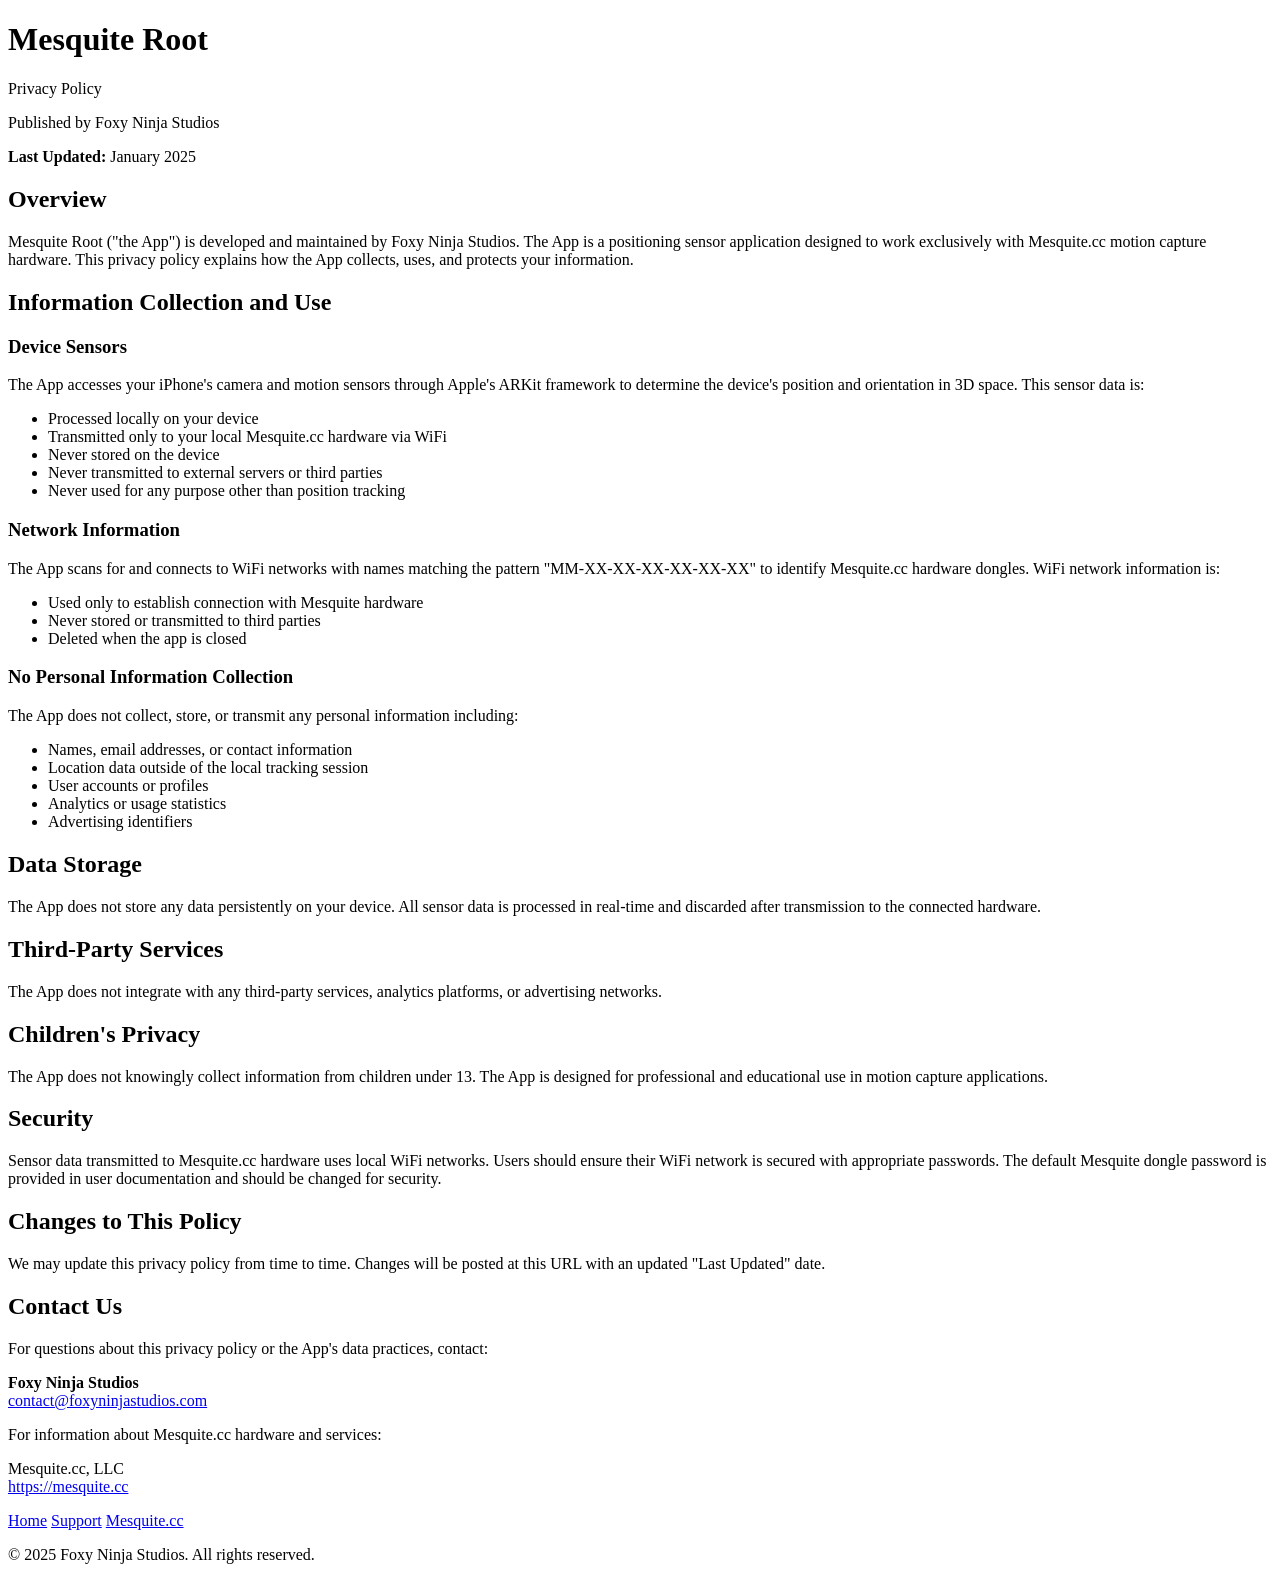
==== privacy.html @ a358dcc1 "Create privacy.html" ====
<!DOCTYPE html>
<html lang="en">
<head>
    <meta charset="UTF-8">
    <meta name="viewport" content="width=device-width, initial-scale=1.0">
    <title>Privacy Policy - Mesquite Root</title>
    <link rel="stylesheet" href="style.css">
</head>
<body>
    <header>
        <h1>Mesquite Root</h1>
        <p class="tagline">Privacy Policy</p>
        <p class="publisher">Published by Foxy Ninja Studios</p>
    </header>

    <main class="legal">
        <p class="last-updated"><strong>Last Updated:</strong> January 2025</p>

        <h2>Overview</h2>
        <p>Mesquite Root ("the App") is developed and maintained by Foxy Ninja Studios. The App is a positioning sensor application designed to work exclusively with Mesquite.cc motion capture hardware. This privacy policy explains how the App collects, uses, and protects your information.</p>

        <h2>Information Collection and Use</h2>
        
        <h3>Device Sensors</h3>
        <p>The App accesses your iPhone's camera and motion sensors through Apple's ARKit framework to determine the device's position and orientation in 3D space. This sensor data is:</p>
        <ul>
            <li>Processed locally on your device</li>
            <li>Transmitted only to your local Mesquite.cc hardware via WiFi</li>
            <li>Never stored on the device</li>
            <li>Never transmitted to external servers or third parties</li>
            <li>Never used for any purpose other than position tracking</li>
        </ul>

        <h3>Network Information</h3>
        <p>The App scans for and connects to WiFi networks with names matching the pattern "MM-XX-XX-XX-XX-XX-XX" to identify Mesquite.cc hardware dongles. WiFi network information is:</p>
        <ul>
            <li>Used only to establish connection with Mesquite hardware</li>
            <li>Never stored or transmitted to third parties</li>
            <li>Deleted when the app is closed</li>
        </ul>

        <h3>No Personal Information Collection</h3>
        <p>The App does not collect, store, or transmit any personal information including:</p>
        <ul>
            <li>Names, email addresses, or contact information</li>
            <li>Location data outside of the local tracking session</li>
            <li>User accounts or profiles</li>
            <li>Analytics or usage statistics</li>
            <li>Advertising identifiers</li>
        </ul>

        <h2>Data Storage</h2>
        <p>The App does not store any data persistently on your device. All sensor data is processed in real-time and discarded after transmission to the connected hardware.</p>

        <h2>Third-Party Services</h2>
        <p>The App does not integrate with any third-party services, analytics platforms, or advertising networks.</p>

        <h2>Children's Privacy</h2>
        <p>The App does not knowingly collect information from children under 13. The App is designed for professional and educational use in motion capture applications.</p>

        <h2>Security</h2>
        <p>Sensor data transmitted to Mesquite.cc hardware uses local WiFi networks. Users should ensure their WiFi network is secured with appropriate passwords. The default Mesquite dongle password is provided in user documentation and should be changed for security.</p>

        <h2>Changes to This Policy</h2>
        <p>We may update this privacy policy from time to time. Changes will be posted at this URL with an updated "Last Updated" date.</p>

        <h2>Contact Us</h2>
        <p>For questions about this privacy policy or the App's data practices, contact:</p>
        <p>
            <strong>Foxy Ninja Studios</strong><br>
            <a href="mailto:contact@foxyninjastudios.com">contact@foxyninjastudios.com</a>
        </p>
        <p>For information about Mesquite.cc hardware and services:</p>
        <p>
            Mesquite.cc, LLC<br>
            <a href="https://mesquite.cc">https://mesquite.cc</a>
        </p>
    </main>

    <footer>
        <nav>
            <a href="/">Home</a>
            <a href="/support">Support</a>
            <a href="https://mesquite.cc">Mesquite.cc</a>
        </nav>
        <p>&copy; 2025 Foxy Ninja Studios. All rights reserved.</p>
    </footer>
</body>
</html>
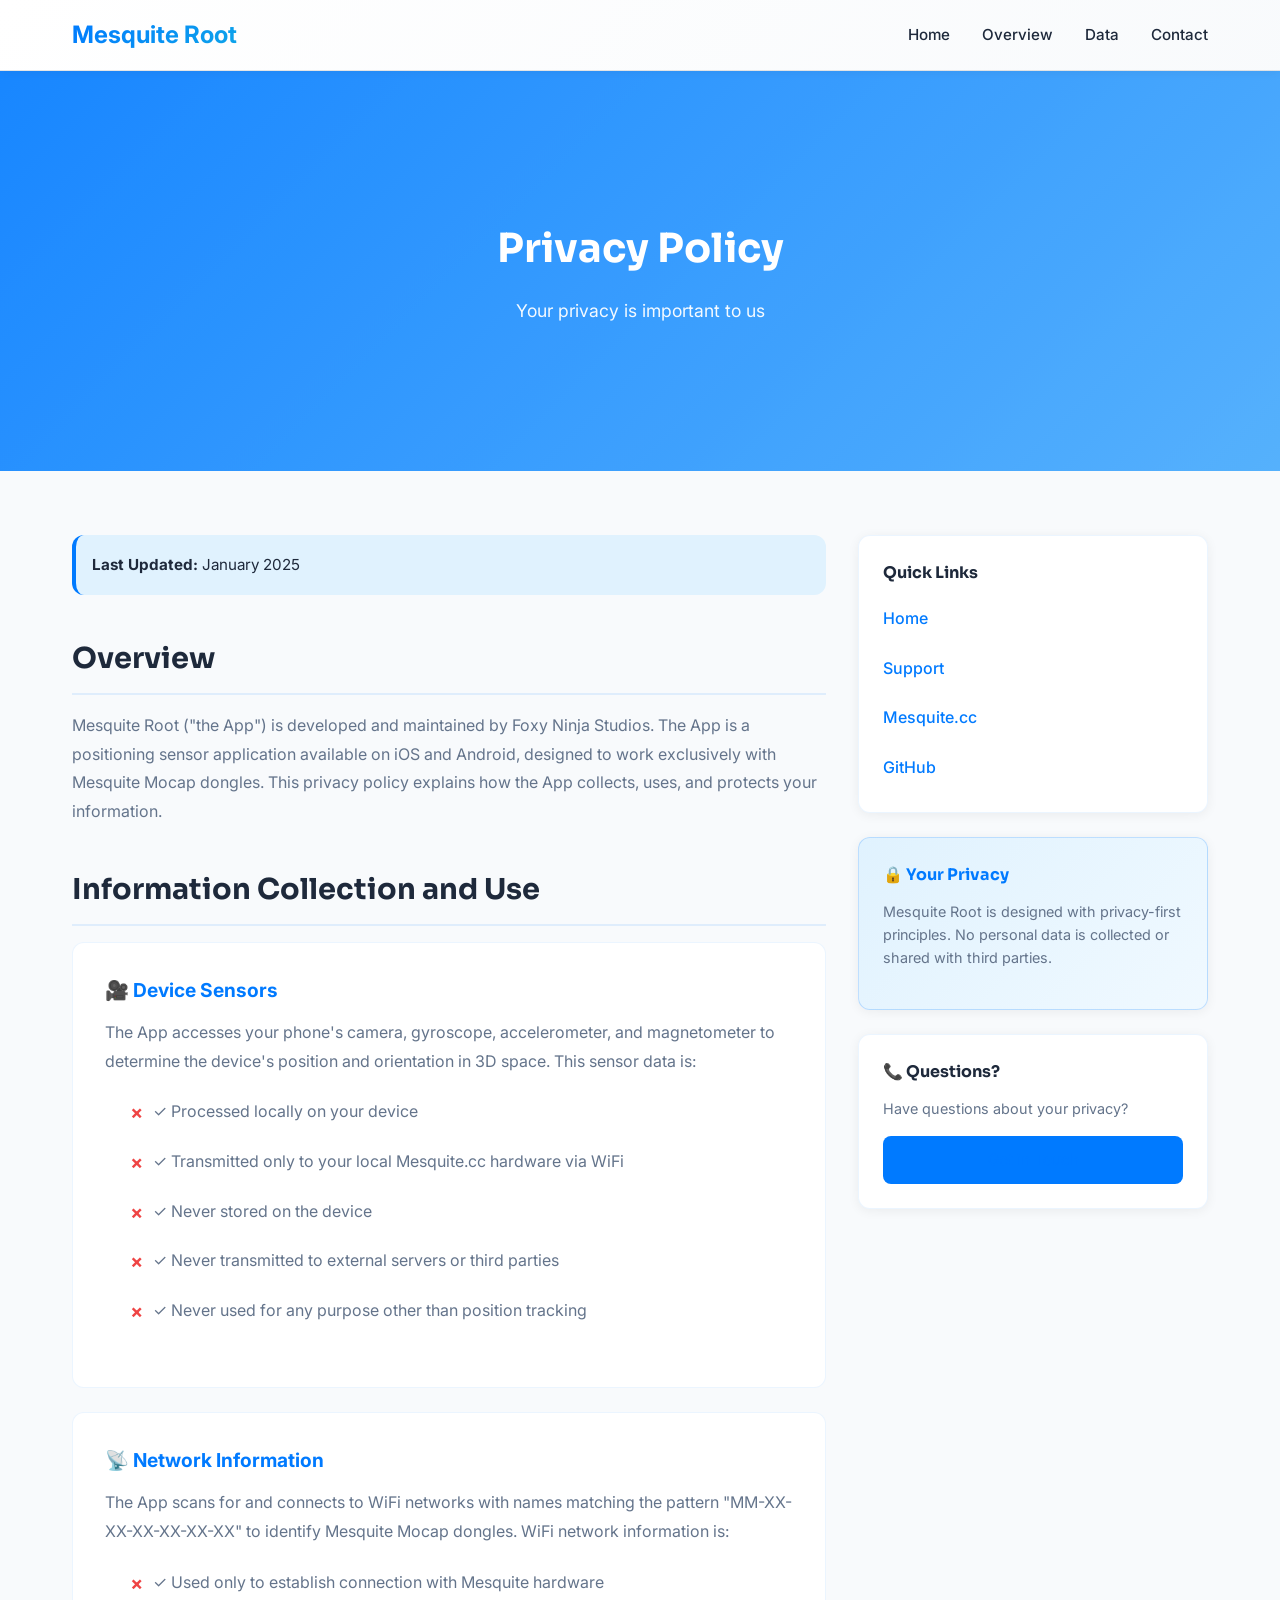
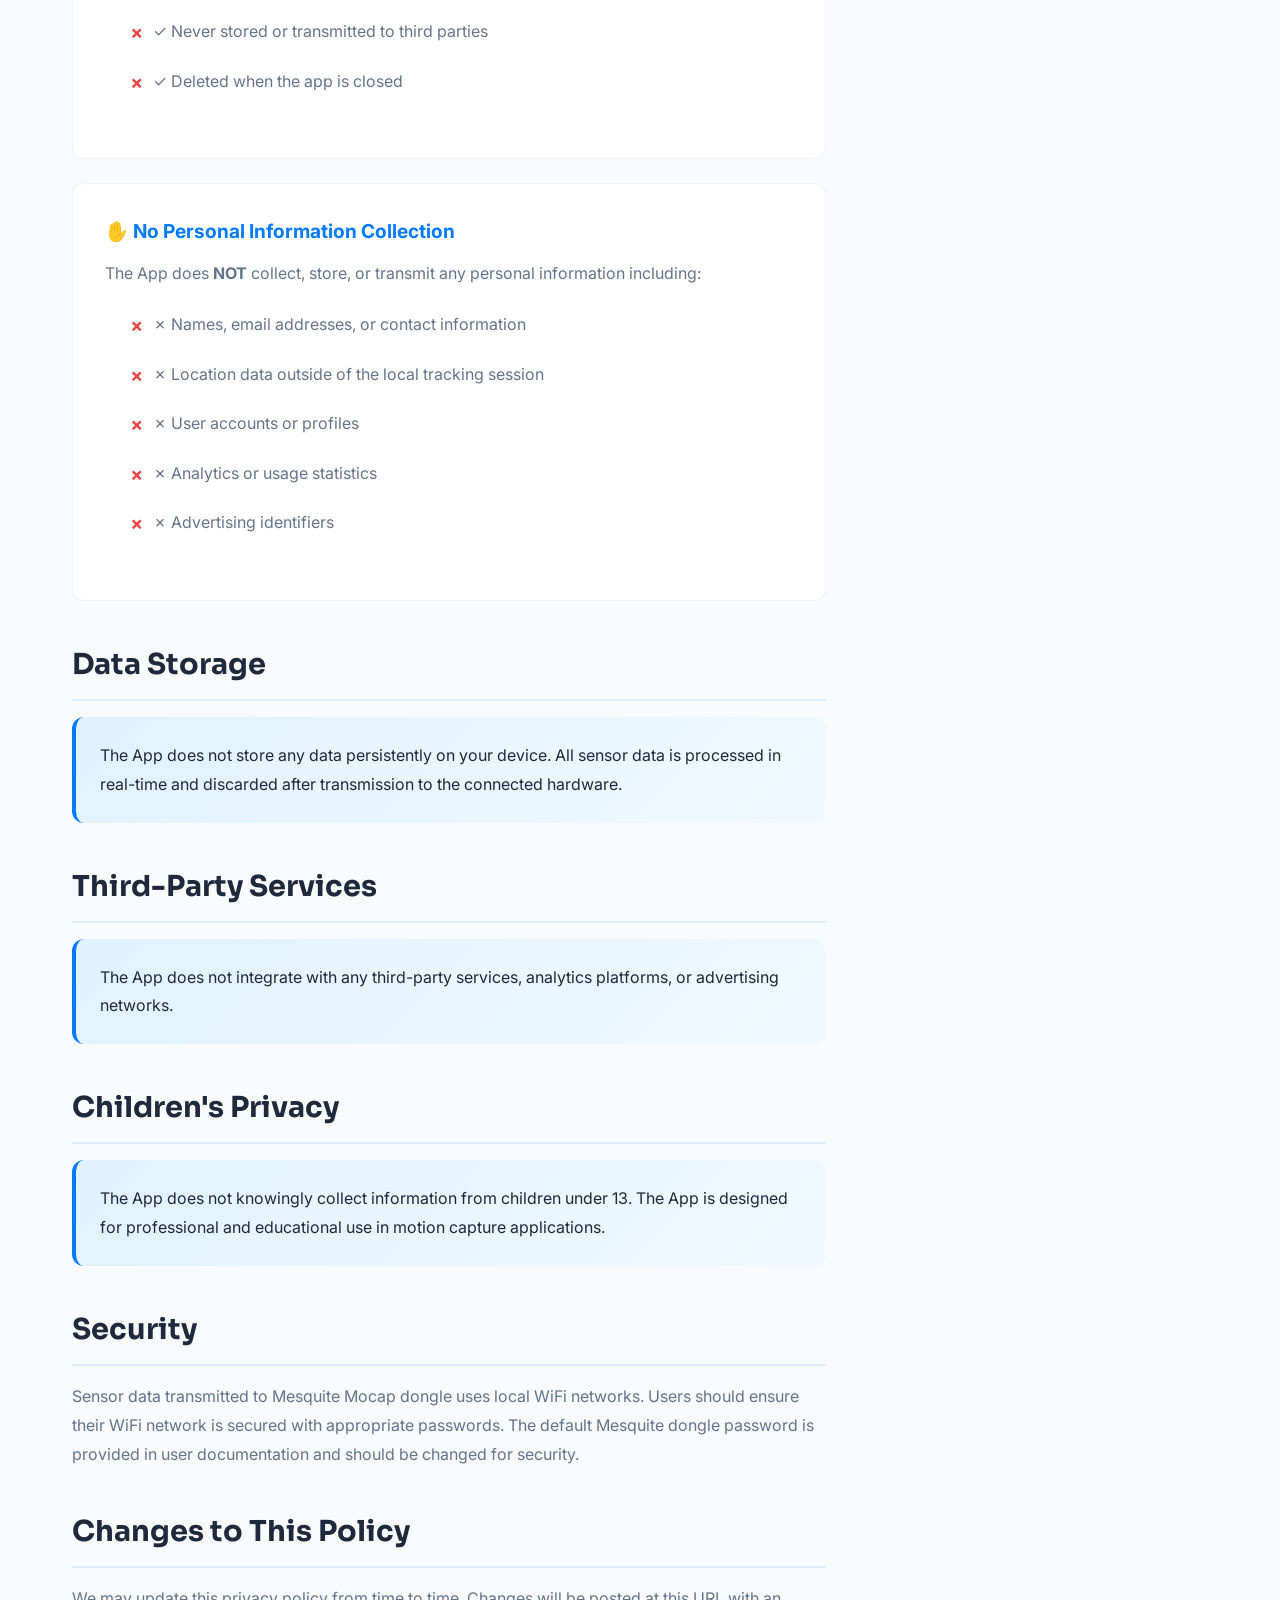
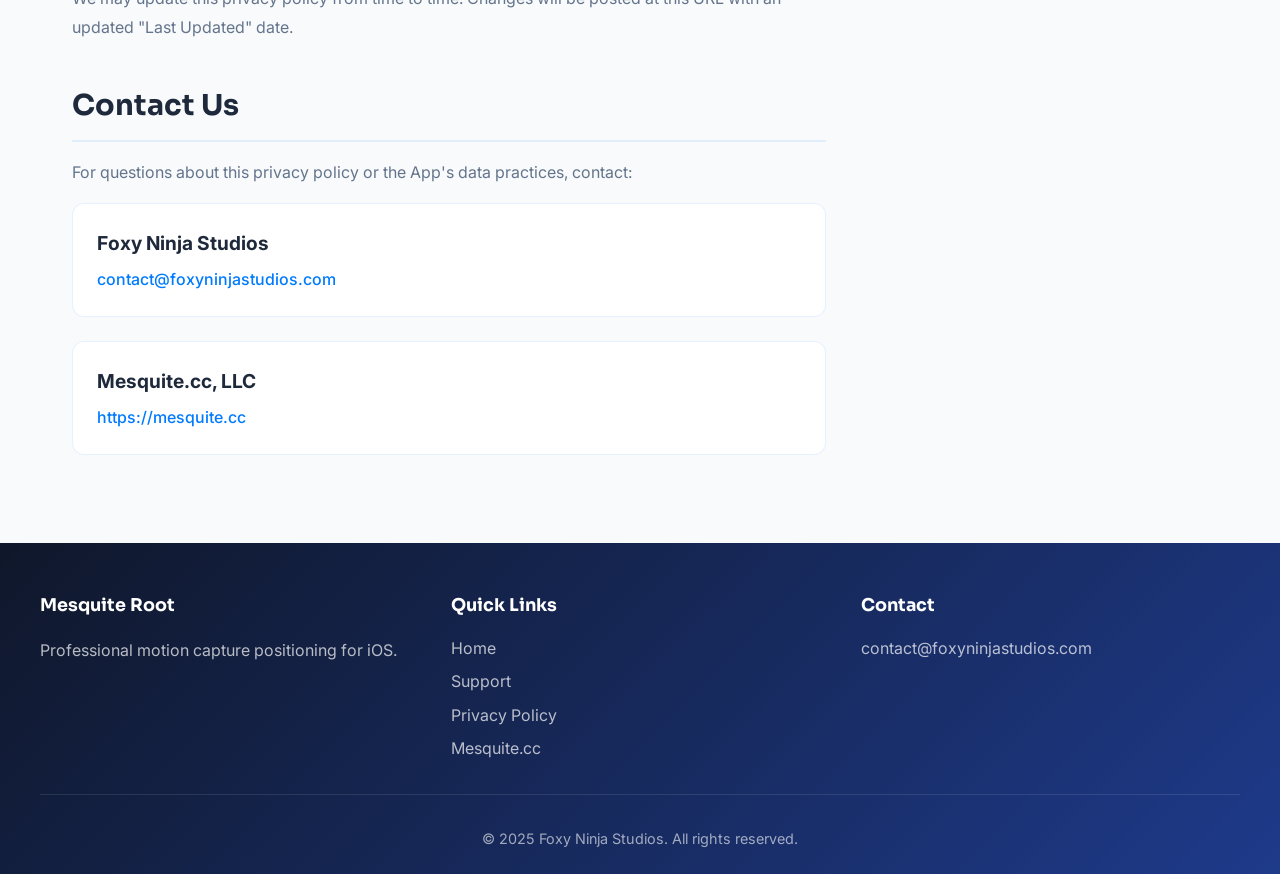
==== commit 1ba00a92: "ac" ====
--- a/privacy.html
+++ b/privacy.html
@@ -5,85 +5,164 @@
     <meta name="viewport" content="width=device-width, initial-scale=1.0">
     <title>Privacy Policy - Mesquite Root</title>
     <link rel="stylesheet" href="style.css">
+    <link href="https://fonts.googleapis.com/css2?family=Inter:wght@300;400;500;600;700&family=Sora:wght@400;600;700&display=swap" rel="stylesheet">
 </head>
 <body>
-    <header>
-        <h1>Mesquite Root</h1>
-        <p class="tagline">Privacy Policy</p>
-        <p class="publisher">Published by Foxy Ninja Studios</p>
+    <header class="navbar">
+        <div class="navbar-content">
+            <div class="logo">
+                <h1>Mesquite Root</h1>
+            </div>
+            <nav class="nav-links">
+                <a href="/">Home</a>
+                <a href="#overview">Overview</a>
+                <a href="#data">Data</a>
+                <a href="#contact">Contact</a>
+            </nav>
+        </div>
     </header>
 
-    <main class="legal">
-        <p class="last-updated"><strong>Last Updated:</strong> January 2025</p>
+    <main class="privacy-page">
+        <!-- Hero Section -->
+        <section class="hero-small" style="background: linear-gradient(135deg, rgba(88, 166, 255, 0.8) 0%, rgba(34, 211, 238, 0.8) 100%), 
+                                           url('https://images.unsplash.com/photo-1516321318423-f06a6443504a?w=1400&q=80') center/cover;">
+            <div class="hero-content">
+                <h1>Privacy Policy</h1>
+                <p>Your privacy is important to us</p>
+            </div>
+        </section>
 
-        <h2>Overview</h2>
-        <p>Mesquite Root ("the App") is developed and maintained by Foxy Ninja Studios. The App is a positioning sensor application designed to work exclusively with Mesquite.cc motion capture hardware. This privacy policy explains how the App collects, uses, and protects your information.</p>
+        <section class="privacy-content">
+            <div class="container">
+                <div class="content-grid">
+                    <div class="content-main">
+                        <div class="last-updated-banner">
+                            <p><strong>Last Updated:</strong> January 2025</p>
+                        </div>
 
-        <h2>Information Collection and Use</h2>
-        
-        <h3>Device Sensors</h3>
-        <p>The App accesses your iPhone's camera and motion sensors through Apple's ARKit framework to determine the device's position and orientation in 3D space. This sensor data is:</p>
-        <ul>
-            <li>Processed locally on your device</li>
-            <li>Transmitted only to your local Mesquite.cc hardware via WiFi</li>
-            <li>Never stored on the device</li>
-            <li>Never transmitted to external servers or third parties</li>
-            <li>Never used for any purpose other than position tracking</li>
-        </ul>
+                        <h2 id="overview">Overview</h2>
+                        <p>Mesquite Root ("the App") is developed and maintained by Foxy Ninja Studios. The App is a positioning sensor application available on iOS and Android, designed to work exclusively with Mesquite Mocap dongles. This privacy policy explains how the App collects, uses, and protects your information.</p>
 
-        <h3>Network Information</h3>
-        <p>The App scans for and connects to WiFi networks with names matching the pattern "MM-XX-XX-XX-XX-XX-XX" to identify Mesquite.cc hardware dongles. WiFi network information is:</p>
-        <ul>
-            <li>Used only to establish connection with Mesquite hardware</li>
-            <li>Never stored or transmitted to third parties</li>
-            <li>Deleted when the app is closed</li>
-        </ul>
+                        <h2 id="data">Information Collection and Use</h2>
+                        
+                        <div class="privacy-section">
+                            <h3>🎥 Device Sensors</h3>
+                            <p>The App accesses your phone's camera, gyroscope, accelerometer, and magnetometer to determine the device's position and orientation in 3D space. This sensor data is:</p>
+                            <ul class="data-list">
+                                <li>✓ Processed locally on your device</li>
+                                <li>✓ Transmitted only to your local Mesquite.cc hardware via WiFi</li>
+                                <li>✓ Never stored on the device</li>
+                                <li>✓ Never transmitted to external servers or third parties</li>
+                                <li>✓ Never used for any purpose other than position tracking</li>
+                            </ul>
+                        </div>
 
-        <h3>No Personal Information Collection</h3>
-        <p>The App does not collect, store, or transmit any personal information including:</p>
-        <ul>
-            <li>Names, email addresses, or contact information</li>
-            <li>Location data outside of the local tracking session</li>
-            <li>User accounts or profiles</li>
-            <li>Analytics or usage statistics</li>
-            <li>Advertising identifiers</li>
-        </ul>
+                        <div class="privacy-section">
+                            <h3>📡 Network Information</h3>
+                            <p>The App scans for and connects to WiFi networks with names matching the pattern "MM-XX-XX-XX-XX-XX-XX" to identify Mesquite Mocap dongles. WiFi network information is:</p>
+                            <ul class="data-list">
+                                <li>✓ Used only to establish connection with Mesquite hardware</li>
+                                <li>✓ Never stored or transmitted to third parties</li>
+                                <li>✓ Deleted when the app is closed</li>
+                            </ul>
+                        </div>
 
-        <h2>Data Storage</h2>
-        <p>The App does not store any data persistently on your device. All sensor data is processed in real-time and discarded after transmission to the connected hardware.</p>
+                        <div class="privacy-section">
+                            <h3>✋ No Personal Information Collection</h3>
+                            <p>The App does <strong>NOT</strong> collect, store, or transmit any personal information including:</p>
+                            <ul class="data-list">
+                                <li>✗ Names, email addresses, or contact information</li>
+                                <li>✗ Location data outside of the local tracking session</li>
+                                <li>✗ User accounts or profiles</li>
+                                <li>✗ Analytics or usage statistics</li>
+                                <li>✗ Advertising identifiers</li>
+                            </ul>
+                        </div>
 
-        <h2>Third-Party Services</h2>
-        <p>The App does not integrate with any third-party services, analytics platforms, or advertising networks.</p>
+                        <h2>Data Storage</h2>
+                        <div class="info-box">
+                            <p>The App does not store any data persistently on your device. All sensor data is processed in real-time and discarded after transmission to the connected hardware.</p>
+                        </div>
 
-        <h2>Children's Privacy</h2>
-        <p>The App does not knowingly collect information from children under 13. The App is designed for professional and educational use in motion capture applications.</p>
+                        <h2>Third-Party Services</h2>
+                        <div class="info-box">
+                            <p>The App does not integrate with any third-party services, analytics platforms, or advertising networks.</p>
+                        </div>
 
-        <h2>Security</h2>
-        <p>Sensor data transmitted to Mesquite.cc hardware uses local WiFi networks. Users should ensure their WiFi network is secured with appropriate passwords. The default Mesquite dongle password is provided in user documentation and should be changed for security.</p>
+                        <h2>Children's Privacy</h2>
+                        <div class="info-box">
+                            <p>The App does not knowingly collect information from children under 13. The App is designed for professional and educational use in motion capture applications.</p>
+                        </div>
 
-        <h2>Changes to This Policy</h2>
-        <p>We may update this privacy policy from time to time. Changes will be posted at this URL with an updated "Last Updated" date.</p>
+                        <h2>Security</h2>
+                        <p>Sensor data transmitted to Mesquite Mocap dongle uses local WiFi networks. Users should ensure their WiFi network is secured with appropriate passwords. The default Mesquite dongle password is provided in user documentation and should be changed for security.</p>
 
-        <h2>Contact Us</h2>
-        <p>For questions about this privacy policy or the App's data practices, contact:</p>
-        <p>
-            <strong>Foxy Ninja Studios</strong><br>
-            <a href="mailto:contact@foxyninjastudios.com">contact@foxyninjastudios.com</a>
-        </p>
-        <p>For information about Mesquite.cc hardware and services:</p>
-        <p>
-            Mesquite.cc, LLC<br>
-            <a href="https://mesquite.cc">https://mesquite.cc</a>
-        </p>
-    </main>
+                        <h2>Changes to This Policy</h2>
+                        <p>We may update this privacy policy from time to time. Changes will be posted at this URL with an updated "Last Updated" date.</p>
+
+                        <h2 id="contact">Contact Us</h2>
+                        <p>For questions about this privacy policy or the App's data practices, contact:</p>
+                        
+                        <div class="contact-box">
+                            <h3>Foxy Ninja Studios</h3>
+                            <a href="mailto:contact@foxyninjastudios.com">contact@foxyninjastudios.com</a>
+                        </div>
+
+                        <div class="contact-box">
+                            <h3>Mesquite.cc, LLC</h3>
+                            <a href="https://mesquite.cc">https://mesquite.cc</a>
+                        </div>
+                    </div>
+
+                    <aside class="sidebar">
+                        <div class="sidebar-box">
+                            <h3>Quick Links</h3>
+                            <ul class="resource-links">
+                                <li><a href="/">Home</a></li>
+                                <li><a href="/support">Support</a></li>
+                                <li><a href="https://mesquite.cc">Mesquite.cc</a></li>
+                                <li><a href="https://github.com/Mesquite-Mocap">GitHub</a></li>
+                            </ul>
+                        </div>
+
+                        <div class="sidebar-box privacy-highlight">
+                            <h3>🔒 Your Privacy</h3>
+                            <p>Mesquite Root is designed with privacy-first principles. No personal data is collected or shared with third parties.</p>
+                        </div>
+
+                        <div class="sidebar-box">
+                            <h3>📞 Questions?</h3>
+                            <p>Have questions about your privacy?</p>
+                            <a href="mailto:contact@foxyninjastudios.com" class="cta-button-secondary">Get in Touch</a>
+                        </div>
+                    </aside>
+                </div>
+            </div>
+        </section>
 
     <footer>
-        <nav>
-            <a href="/">Home</a>
-            <a href="/support">Support</a>
-            <a href="https://mesquite.cc">Mesquite.cc</a>
-        </nav>
-        <p>&copy; 2025 Foxy Ninja Studios. All rights reserved.</p>
+        <div class="footer-content">
+            <div class="footer-section">
+                <h4>Mesquite Root</h4>
+                <p>Professional motion capture positioning for iOS.</p>
+            </div>
+            <div class="footer-section">
+                <h4>Quick Links</h4>
+                <nav class="footer-nav">
+                    <a href="/">Home</a>
+                    <a href="/support">Support</a>
+                    <a href="/privacy">Privacy Policy</a>
+                    <a href="https://mesquite.cc">Mesquite.cc</a>
+                </nav>
+            </div>
+            <div class="footer-section">
+                <h4>Contact</h4>
+                <a href="mailto:contact@foxyninjastudios.com">contact@foxyninjastudios.com</a>
+            </div>
+        </div>
+        <div class="footer-bottom">
+            <p>&copy; 2025 Foxy Ninja Studios. All rights reserved.</p>
+        </div>
     </footer>
 </body>
 </html>
--- a/style.css
+++ b/style.css
@@ -0,0 +1,1033 @@
+/* ===========================
+   Global Styles & Variables
+   =========================== */
+
+* {
+    margin: 0;
+    padding: 0;
+    box-sizing: border-box;
+}
+
+:root {
+    --primary-blue: #007AFF;
+    --light-blue: #E3F2FD;
+    --dark-bg: #0F172A;
+    --text-dark: #1E293B;
+    --text-light: #64748B;
+    --white: #FFFFFF;
+    --border-radius: 12px;
+    --transition: all 0.3s cubic-bezier(0.4, 0, 0.2, 1);
+}
+
+html {
+    scroll-behavior: smooth;
+}
+
+body {
+    font-family: 'Inter', sans-serif;
+    line-height: 1.6;
+    color: var(--text-dark);
+    background-color: #F8FAFC;
+}
+
+.container {
+    max-width: 1200px;
+    margin: 0 auto;
+    padding: 0 2rem;
+}
+
+/* ===========================
+   Navigation Bar
+   =========================== */
+
+.navbar {
+    background: linear-gradient(135deg, rgba(255, 255, 255, 0.95) 0%, rgba(248, 250, 252, 0.95) 100%);
+    backdrop-filter: blur(10px);
+    border-bottom: 1px solid rgba(0, 0, 0, 0.1);
+    position: sticky;
+    top: 0;
+    z-index: 1000;
+    box-shadow: 0 2px 10px rgba(0, 0, 0, 0.05);
+}
+
+.navbar-content {
+    max-width: 1200px;
+    margin: 0 auto;
+    padding: 1rem 2rem;
+    display: flex;
+    justify-content: space-between;
+    align-items: center;
+}
+
+.logo h1 {
+    font-size: 1.5rem;
+    font-weight: 700;
+    background: linear-gradient(135deg, #007AFF 0%, #0EA5E9 100%);
+    background-clip: text;
+    -webkit-background-clip: text;
+    -webkit-text-fill-color: transparent;
+}
+
+.nav-links {
+    display: flex;
+    gap: 2rem;
+}
+
+.nav-links a {
+    text-decoration: none;
+    color: var(--text-dark);
+    font-weight: 500;
+    font-size: 0.95rem;
+    transition: var(--transition);
+}
+
+.nav-links a:hover {
+    color: var(--primary-blue);
+}
+
+/* ===========================
+   Hero Section
+   =========================== */
+
+.hero {
+    padding: 100px 2rem;
+    color: white;
+    display: flex;
+    align-items: center;
+    justify-content: center;
+    background-size: cover;
+    background-position: center;
+    background-attachment: fixed;
+    min-height: 600px;
+    position: relative;
+}
+
+.hero::before {
+    content: '';
+    position: absolute;
+    top: 0;
+    left: 0;
+    right: 0;
+    bottom: 0;
+    background: linear-gradient(135deg, rgba(0, 122, 255, 0.8) 0%, rgba(88, 166, 255, 0.8) 100%);
+    z-index: 1;
+}
+
+.hero-content {
+    position: relative;
+    z-index: 2;
+    text-align: center;
+    max-width: 700px;
+}
+
+.hero h2 {
+    font-size: 3rem;
+    font-weight: 700;
+    margin-bottom: 1.5rem;
+    line-height: 1.2;
+    font-family: 'Sora', sans-serif;
+}
+
+.hero p {
+    font-size: 1.25rem;
+    margin-bottom: 2rem;
+    opacity: 0.95;
+}
+
+/* ===========================
+   CTA Button
+   =========================== */
+
+.cta-button {
+    display: inline-block;
+    background: linear-gradient(135deg, #FFFFFF 0%, #F0F9FF 100%);
+    color: var(--primary-blue);
+    padding: 14px 32px;
+    border-radius: 8px;
+    text-decoration: none;
+    font-weight: 600;
+    font-size: 1rem;
+    transition: var(--transition);
+    border: none;
+    cursor: pointer;
+    box-shadow: 0 10px 30px rgba(0, 122, 255, 0.2);
+}
+
+.cta-button:hover {
+    transform: translateY(-3px);
+    box-shadow: 0 15px 40px rgba(0, 122, 255, 0.3);
+}
+
+/* ===========================
+   Features Section
+   =========================== */
+
+.features {
+    padding: 80px 0;
+    background: linear-gradient(180deg, #FFFFFF 0%, #F0F9FF 100%);
+}
+
+.features h2 {
+    text-align: center;
+    font-size: 2.5rem;
+    margin-bottom: 3rem;
+    color: var(--text-dark);
+    font-family: 'Sora', sans-serif;
+}
+
+.feature-grid {
+    display: grid;
+    grid-template-columns: repeat(auto-fit, minmax(280px, 1fr));
+    gap: 2rem;
+}
+
+.feature {
+    background: white;
+    padding: 2rem;
+    border-radius: var(--border-radius);
+    box-shadow: 0 4px 20px rgba(0, 0, 0, 0.08);
+    transition: var(--transition);
+    border: 1px solid rgba(0, 122, 255, 0.1);
+}
+
+.feature:hover {
+    transform: translateY(-8px);
+    box-shadow: 0 12px 40px rgba(0, 122, 255, 0.15);
+}
+
+.feature-icon {
+    font-size: 2.5rem;
+    margin-bottom: 1rem;
+}
+
+.feature h3 {
+    font-size: 1.3rem;
+    margin-bottom: 0.75rem;
+    color: var(--text-dark);
+    font-family: 'Sora', sans-serif;
+}
+
+.feature p {
+    color: var(--text-light);
+    line-height: 1.8;
+}
+
+/* ===========================
+   Requirements Section
+   =========================== */
+
+.requirements {
+    padding: 80px 2rem;
+    color: white;
+    background-size: cover;
+    background-position: center;
+    background-attachment: fixed;
+    position: relative;
+}
+
+.requirements::before {
+    content: '';
+    position: absolute;
+    top: 0;
+    left: 0;
+    right: 0;
+    bottom: 0;
+    background: linear-gradient(135deg, rgba(15, 23, 42, 0.95) 0%, rgba(30, 41, 59, 0.95) 100%);
+    z-index: 1;
+}
+
+.requirements > .container {
+    position: relative;
+    z-index: 2;
+}
+
+.requirements h2 {
+    text-align: center;
+    font-size: 2.5rem;
+    margin-bottom: 3rem;
+    font-family: 'Sora', sans-serif;
+}
+
+.requirements-grid {
+    display: grid;
+    grid-template-columns: repeat(auto-fit, minmax(300px, 1fr));
+    gap: 2rem;
+}
+
+.requirement-card {
+    background: rgba(255, 255, 255, 0.1);
+    padding: 2rem;
+    border-radius: var(--border-radius);
+    backdrop-filter: blur(10px);
+    border: 1px solid rgba(255, 255, 255, 0.2);
+    transition: var(--transition);
+}
+
+.requirement-card:hover {
+    background: rgba(255, 255, 255, 0.15);
+    border: 1px solid rgba(255, 255, 255, 0.3);
+}
+
+.requirement-card h3 {
+    font-size: 1.3rem;
+    margin-bottom: 1rem;
+    font-family: 'Sora', sans-serif;
+}
+
+.requirement-card p {
+    line-height: 1.8;
+    opacity: 0.95;
+}
+
+/* ===========================
+   About Section
+   =========================== */
+
+.about {
+    padding: 80px 2rem;
+    color: white;
+    background-size: cover;
+    background-position: center;
+    background-attachment: fixed;
+    position: relative;
+}
+
+.about::before {
+    content: '';
+    position: absolute;
+    top: 0;
+    left: 0;
+    right: 0;
+    bottom: 0;
+    background: linear-gradient(135deg, rgba(6, 182, 212, 0.85) 0%, rgba(14, 165, 233, 0.85) 100%);
+    z-index: 1;
+}
+
+.about > .container {
+    position: relative;
+    z-index: 2;
+    max-width: 800px;
+    text-align: center;
+}
+
+.about h2 {
+    font-size: 2.5rem;
+    margin-bottom: 2rem;
+    font-family: 'Sora', sans-serif;
+}
+
+.about p {
+    font-size: 1.1rem;
+    line-height: 1.9;
+    margin-bottom: 2rem;
+    opacity: 0.95;
+}
+
+.learn-more {
+    display: inline-block;
+    background: rgba(255, 255, 255, 0.2);
+    color: white;
+    padding: 12px 28px;
+    border-radius: 8px;
+    text-decoration: none;
+    font-weight: 600;
+    transition: var(--transition);
+    border: 1px solid rgba(255, 255, 255, 0.3);
+}
+
+.learn-more:hover {
+    background: rgba(255, 255, 255, 0.3);
+    border: 1px solid rgba(255, 255, 255, 0.5);
+    transform: translateY(-2px);
+}
+
+/* ===========================
+   Publisher Info Section
+   =========================== */
+
+.publisher-info {
+    padding: 60px 2rem;
+    background: linear-gradient(135deg, #E0F2FE 0%, #F0F9FF 100%);
+    border-top: 2px solid rgba(0, 122, 255, 0.1);
+}
+
+.publisher-info > .container {
+    max-width: 800px;
+    text-align: center;
+}
+
+.publisher-info h2 {
+    font-size: 2rem;
+    margin-bottom: 1.5rem;
+    color: var(--text-dark);
+    font-family: 'Sora', sans-serif;
+}
+
+.publisher-info p {
+    font-size: 1rem;
+    color: var(--text-light);
+    margin-bottom: 1.5rem;
+    line-height: 1.8;
+}
+
+.email-link {
+    color: var(--primary-blue);
+    text-decoration: none;
+    font-weight: 600;
+    transition: var(--transition);
+}
+
+.email-link:hover {
+    text-decoration: underline;
+}
+
+/* ===========================
+   Footer
+   =========================== */
+
+footer {
+    background: linear-gradient(135deg, var(--dark-bg) 0%, #1e3a8a 100%);
+    color: white;
+    padding: 3rem 2rem 1.5rem;
+}
+
+.footer-content {
+    max-width: 1200px;
+    margin: 0 auto;
+    display: grid;
+    grid-template-columns: repeat(auto-fit, minmax(250px, 1fr));
+    gap: 2rem;
+    margin-bottom: 2rem;
+}
+
+.footer-section h4 {
+    font-size: 1.1rem;
+    margin-bottom: 1rem;
+    font-family: 'Sora', sans-serif;
+}
+
+.footer-section p {
+    color: rgba(255, 255, 255, 0.7);
+    line-height: 1.8;
+}
+
+.footer-nav {
+    display: flex;
+    flex-direction: column;
+    gap: 0.5rem;
+}
+
+.footer-nav a {
+    color: rgba(255, 255, 255, 0.7);
+    text-decoration: none;
+    transition: var(--transition);
+    width: fit-content;
+}
+
+.footer-nav a:hover {
+    color: white;
+    padding-left: 4px;
+}
+
+.footer-section a {
+    color: rgba(255, 255, 255, 0.7);
+    text-decoration: none;
+    transition: var(--transition);
+}
+
+.footer-section a:hover {
+    color: white;
+}
+
+.footer-bottom {
+    max-width: 1200px;
+    margin: 0 auto;
+    padding-top: 2rem;
+    border-top: 1px solid rgba(255, 255, 255, 0.1);
+    text-align: center;
+    color: rgba(255, 255, 255, 0.6);
+    font-size: 0.9rem;
+}
+
+/* ===========================
+   Responsive Design
+   =========================== */
+
+@media (max-width: 768px) {
+    .navbar-content {
+        flex-direction: column;
+        gap: 1rem;
+    }
+
+    .nav-links {
+        gap: 1rem;
+        font-size: 0.85rem;
+    }
+
+    .hero {
+        padding: 60px 2rem;
+        min-height: 400px;
+    }
+
+    .hero h2 {
+        font-size: 2rem;
+    }
+
+    .hero p {
+        font-size: 1rem;
+    }
+
+    .features h2,
+    .requirements h2,
+    .about h2 {
+        font-size: 2rem;
+    }
+
+    .feature-grid,
+    .requirements-grid {
+        grid-template-columns: 1fr;
+    }
+
+    .feature {
+        padding: 1.5rem;
+    }
+
+    .about > .container {
+        max-width: 100%;
+    }
+
+    .footer-content {
+        grid-template-columns: 1fr;
+    }
+}
+
+@media (max-width: 480px) {
+    .nav-links {
+        gap: 0.5rem;
+    }
+
+    .hero h2 {
+        font-size: 1.5rem;
+    }
+
+    .hero p {
+        font-size: 0.9rem;
+    }
+
+    .cta-button {
+        padding: 12px 24px;
+        font-size: 0.9rem;
+    }
+
+    .features h2,
+    .requirements h2,
+    .about h2 {
+        font-size: 1.5rem;
+    }
+
+    .features {
+        padding: 40px 0;
+    }
+
+    .requirements,
+    .about {
+        padding: 40px 2rem;
+    }
+}
+
+/* ===========================
+   Utility Classes
+   =========================== */
+
+.text-center {
+    text-align: center;
+}
+
+.mt-1 { margin-top: 0.5rem; }
+.mt-2 { margin-top: 1rem; }
+.mt-3 { margin-top: 1.5rem; }
+.mt-4 { margin-top: 2rem; }
+
+.mb-1 { margin-bottom: 0.5rem; }
+.mb-2 { margin-bottom: 1rem; }
+.mb-3 { margin-bottom: 1.5rem; }
+.mb-4 { margin-bottom: 2rem; }
+
+/* ===========================
+   Support & Privacy Pages
+   =========================== */
+
+.support-page,
+.privacy-page {
+    background: #F8FAFC;
+}
+
+.hero-small {
+    padding: 60px 2rem;
+    color: white;
+    display: flex;
+    align-items: center;
+    justify-content: center;
+    background-size: cover;
+    background-position: center;
+    background-attachment: fixed;
+    min-height: 400px;
+    position: relative;
+}
+
+.hero-small::before {
+    content: '';
+    position: absolute;
+    top: 0;
+    left: 0;
+    right: 0;
+    bottom: 0;
+    background: linear-gradient(135deg, rgba(0, 122, 255, 0.8) 0%, rgba(88, 166, 255, 0.8) 100%);
+    z-index: 1;
+}
+
+.hero-small .hero-content {
+    position: relative;
+    z-index: 2;
+    text-align: center;
+}
+
+.hero-small h1 {
+    font-size: 2.5rem;
+    font-weight: 700;
+    margin-bottom: 1rem;
+    font-family: 'Sora', sans-serif;
+}
+
+.hero-small p {
+    font-size: 1.1rem;
+    opacity: 0.95;
+}
+
+.support-content,
+.privacy-content {
+    padding: 4rem 0;
+}
+
+.content-grid {
+    display: grid;
+    grid-template-columns: 1fr 350px;
+    gap: 2rem;
+}
+
+.content-main {
+    grid-column: 1;
+}
+
+.sidebar {
+    grid-column: 2;
+    display: flex;
+    flex-direction: column;
+    gap: 1.5rem;
+}
+
+.content-main h2 {
+    font-size: 1.8rem;
+    margin-top: 2.5rem;
+    margin-bottom: 1rem;
+    color: var(--text-dark);
+    font-family: 'Sora', sans-serif;
+    border-bottom: 2px solid rgba(0, 122, 255, 0.1);
+    padding-bottom: 0.75rem;
+}
+
+.content-main h2:first-child {
+    margin-top: 0;
+}
+
+.content-main h3 {
+    font-size: 1.2rem;
+    margin-top: 1.5rem;
+    margin-bottom: 0.75rem;
+    color: var(--text-dark);
+}
+
+.content-main p {
+    color: var(--text-light);
+    line-height: 1.8;
+    margin-bottom: 1rem;
+}
+
+.content-main ul,
+.content-main ol {
+    margin-left: 1.5rem;
+    margin-bottom: 1.5rem;
+    color: var(--text-light);
+    line-height: 1.8;
+}
+
+.content-main li {
+    margin-bottom: 0.5rem;
+}
+
+/* Sidebar Styles */
+
+.sidebar-box {
+    background: white;
+    padding: 1.5rem;
+    border-radius: var(--border-radius);
+    box-shadow: 0 2px 12px rgba(0, 0, 0, 0.06);
+    border: 1px solid rgba(0, 122, 255, 0.08);
+    transition: var(--transition);
+    position: sticky;
+    top: 100px;
+}
+
+.sidebar-box:hover {
+    box-shadow: 0 4px 20px rgba(0, 122, 255, 0.1);
+    border: 1px solid rgba(0, 122, 255, 0.15);
+}
+
+.sidebar-box h3 {
+    color: var(--text-dark);
+    margin-bottom: 0.75rem;
+    font-size: 1rem;
+    font-family: 'Sora', sans-serif;
+}
+
+.sidebar-box p {
+    font-size: 0.9rem;
+    color: var(--text-light);
+    margin-bottom: 1rem;
+    line-height: 1.6;
+}
+
+.sidebar-box a {
+    color: var(--primary-blue);
+    text-decoration: none;
+    font-weight: 500;
+    transition: var(--transition);
+}
+
+.sidebar-box a:hover {
+    text-decoration: underline;
+}
+
+.sidebar-box .cta-button-secondary {
+    display: inline-block;
+    width: 100%;
+    text-align: center;
+}
+
+.resource-links {
+    list-style: none;
+    margin: 0;
+    padding: 0;
+    display: flex;
+    flex-direction: column;
+    gap: 0.5rem;
+}
+
+.resource-links li {
+    margin: 0;
+}
+
+.resource-links a {
+    display: block;
+    padding: 0.5rem 0;
+    transition: var(--transition);
+}
+
+.resource-links a:hover {
+    padding-left: 0.25rem;
+}
+
+.privacy-highlight {
+    background: linear-gradient(135deg, #E0F2FE 0%, #F0F9FF 100%);
+    border: 1px solid rgba(0, 122, 255, 0.2);
+}
+
+.privacy-highlight h3 {
+    color: var(--primary-blue);
+}
+
+/* Support Page Styles */
+
+.requirements-box {
+    display: grid;
+    grid-template-columns: repeat(auto-fit, minmax(200px, 1fr));
+    gap: 1.5rem;
+    margin-bottom: 2rem;
+}
+
+.req-item {
+    background: linear-gradient(135deg, #E0F2FE 0%, #F0F9FF 100%);
+    padding: 1.5rem;
+    border-radius: var(--border-radius);
+    border: 1px solid rgba(0, 122, 255, 0.2);
+}
+
+.req-item h3 {
+    margin-top: 0;
+    color: var(--primary-blue);
+    font-size: 1rem;
+}
+
+.req-item p {
+    font-size: 0.9rem;
+    margin-bottom: 0;
+}
+
+.steps-container {
+    display: grid;
+    grid-template-columns: repeat(auto-fit, minmax(200px, 1fr));
+    gap: 1.5rem;
+    margin: 2rem 0;
+}
+
+.step {
+    background: white;
+    padding: 2rem;
+    border-radius: var(--border-radius);
+    border: 2px solid rgba(0, 122, 255, 0.1);
+    text-align: center;
+    transition: var(--transition);
+    display: flex;
+    flex-direction: column;
+    align-items: center;
+}
+
+.step:hover {
+    border: 2px solid var(--primary-blue);
+    transform: translateY(-4px);
+    box-shadow: 0 8px 24px rgba(0, 122, 255, 0.12);
+}
+
+.step-number {
+    width: 50px;
+    height: 50px;
+    background: linear-gradient(135deg, #007AFF 0%, #0EA5E9 100%);
+    color: white;
+    border-radius: 50%;
+    display: flex;
+    align-items: center;
+    justify-content: center;
+    font-size: 1.5rem;
+    font-weight: 700;
+    margin-bottom: 1rem;
+}
+
+.step h3 {
+    margin: 0 0 0.5rem 0;
+    font-size: 1rem;
+}
+
+.step p {
+    margin: 0;
+    font-size: 0.9rem;
+    color: var(--text-light);
+}
+
+.troubleshooting-item {
+    background: white;
+    padding: 2rem;
+    border-radius: var(--border-radius);
+    margin-bottom: 1.5rem;
+    border-left: 4px solid #FF9500;
+    box-shadow: 0 2px 8px rgba(0, 0, 0, 0.04);
+}
+
+.troubleshooting-item h3 {
+    margin-top: 0;
+    color: #FF9500;
+}
+
+.solution-list {
+    list-style: none;
+    padding: 0;
+    margin: 1rem 0;
+}
+
+.solution-list li {
+    padding: 0.5rem 0;
+    padding-left: 1.5rem;
+    position: relative;
+    color: var(--text-light);
+}
+
+.solution-list li:before {
+    content: "→";
+    position: absolute;
+    left: 0;
+    color: var(--primary-blue);
+    font-weight: bold;
+}
+
+.link-box {
+    text-align: center;
+    padding: 2rem;
+    background: linear-gradient(135deg, #E0F2FE 0%, #F0F9FF 100%);
+    border-radius: var(--border-radius);
+    border: 1px solid rgba(0, 122, 255, 0.2);
+    margin: 2rem 0;
+}
+
+.cta-button-secondary {
+    display: inline-block;
+    background: var(--primary-blue);
+    color: white;
+    padding: 12px 28px;
+    border-radius: 8px;
+    text-decoration: none;
+    font-weight: 600;
+    font-size: 0.95rem;
+    transition: var(--transition);
+    border: none;
+    cursor: pointer;
+}
+
+.cta-button-secondary:hover {
+    background: #0056b3;
+    transform: translateY(-2px);
+}
+
+/* Privacy Page Styles */
+
+.last-updated-banner {
+    background: #E0F2FE;
+    padding: 1rem;
+    border-radius: var(--border-radius);
+    border-left: 4px solid var(--primary-blue);
+    margin-bottom: 2rem;
+}
+
+.last-updated-banner p {
+    margin: 0;
+    color: var(--text-dark);
+    font-size: 0.95rem;
+}
+
+.privacy-section {
+    background: white;
+    padding: 2rem;
+    border-radius: var(--border-radius);
+    margin-bottom: 1.5rem;
+    border: 1px solid rgba(0, 122, 255, 0.08);
+}
+
+.privacy-section h3 {
+    margin-top: 0;
+    color: var(--primary-blue);
+}
+
+.data-list {
+    list-style: none;
+    padding: 0;
+    margin: 1rem 0;
+}
+
+.data-list li {
+    padding: 0.5rem 0;
+    padding-left: 1.5rem;
+    position: relative;
+    color: var(--text-light);
+    line-height: 1.6;
+}
+
+.data-list li:before {
+    content: "✓";
+    position: absolute;
+    left: 0;
+    color: #10B981;
+    font-weight: bold;
+    font-size: 1.1rem;
+}
+
+.privacy-section ul.data-list li:before {
+    content: "✗";
+    color: #EF4444;
+}
+
+.info-box {
+    background: linear-gradient(135deg, #E0F2FE 0%, #F0F9FF 100%);
+    padding: 1.5rem;
+    border-radius: var(--border-radius);
+    border-left: 4px solid var(--primary-blue);
+    margin-bottom: 1.5rem;
+}
+
+.info-box p {
+    margin: 0;
+    color: var(--text-dark);
+}
+
+.contact-box {
+    background: white;
+    padding: 1.5rem;
+    border-radius: var(--border-radius);
+    border: 1px solid rgba(0, 122, 255, 0.1);
+    margin-bottom: 1.5rem;
+}
+
+.contact-box h3 {
+    margin-top: 0;
+    margin-bottom: 0.5rem;
+    color: var(--text-dark);
+}
+
+.contact-box a {
+    color: var(--primary-blue);
+    text-decoration: none;
+    font-weight: 500;
+}
+
+.contact-box a:hover {
+    text-decoration: underline;
+}
+
+/* ===========================
+   Responsive Design - Pages
+   =========================== */
+
+@media (max-width: 1024px) {
+    .content-grid {
+        grid-template-columns: 1fr;
+    }
+
+    .sidebar {
+        grid-column: 1;
+    }
+
+    .sidebar-box {
+        position: static;
+    }
+}
+
+@media (max-width: 768px) {
+    .hero-small {
+        padding: 40px 1.5rem;
+        min-height: 300px;
+    }
+
+    .hero-small h1 {
+        font-size: 1.75rem;
+    }
+
+    .hero-small p {
+        font-size: 1rem;
+    }
+
+    .steps-container {
+        grid-template-columns: repeat(auto-fit, minmax(150px, 1fr));
+    }
+
+    .step {
+        padding: 1.5rem;
+    }
+
+    .step-number {
+        width: 40px;
+        height: 40px;
+        font-size: 1.2rem;
+    }
+
+    .requirements-box {
+        grid-template-columns: 1fr;
+    }
+}
+
